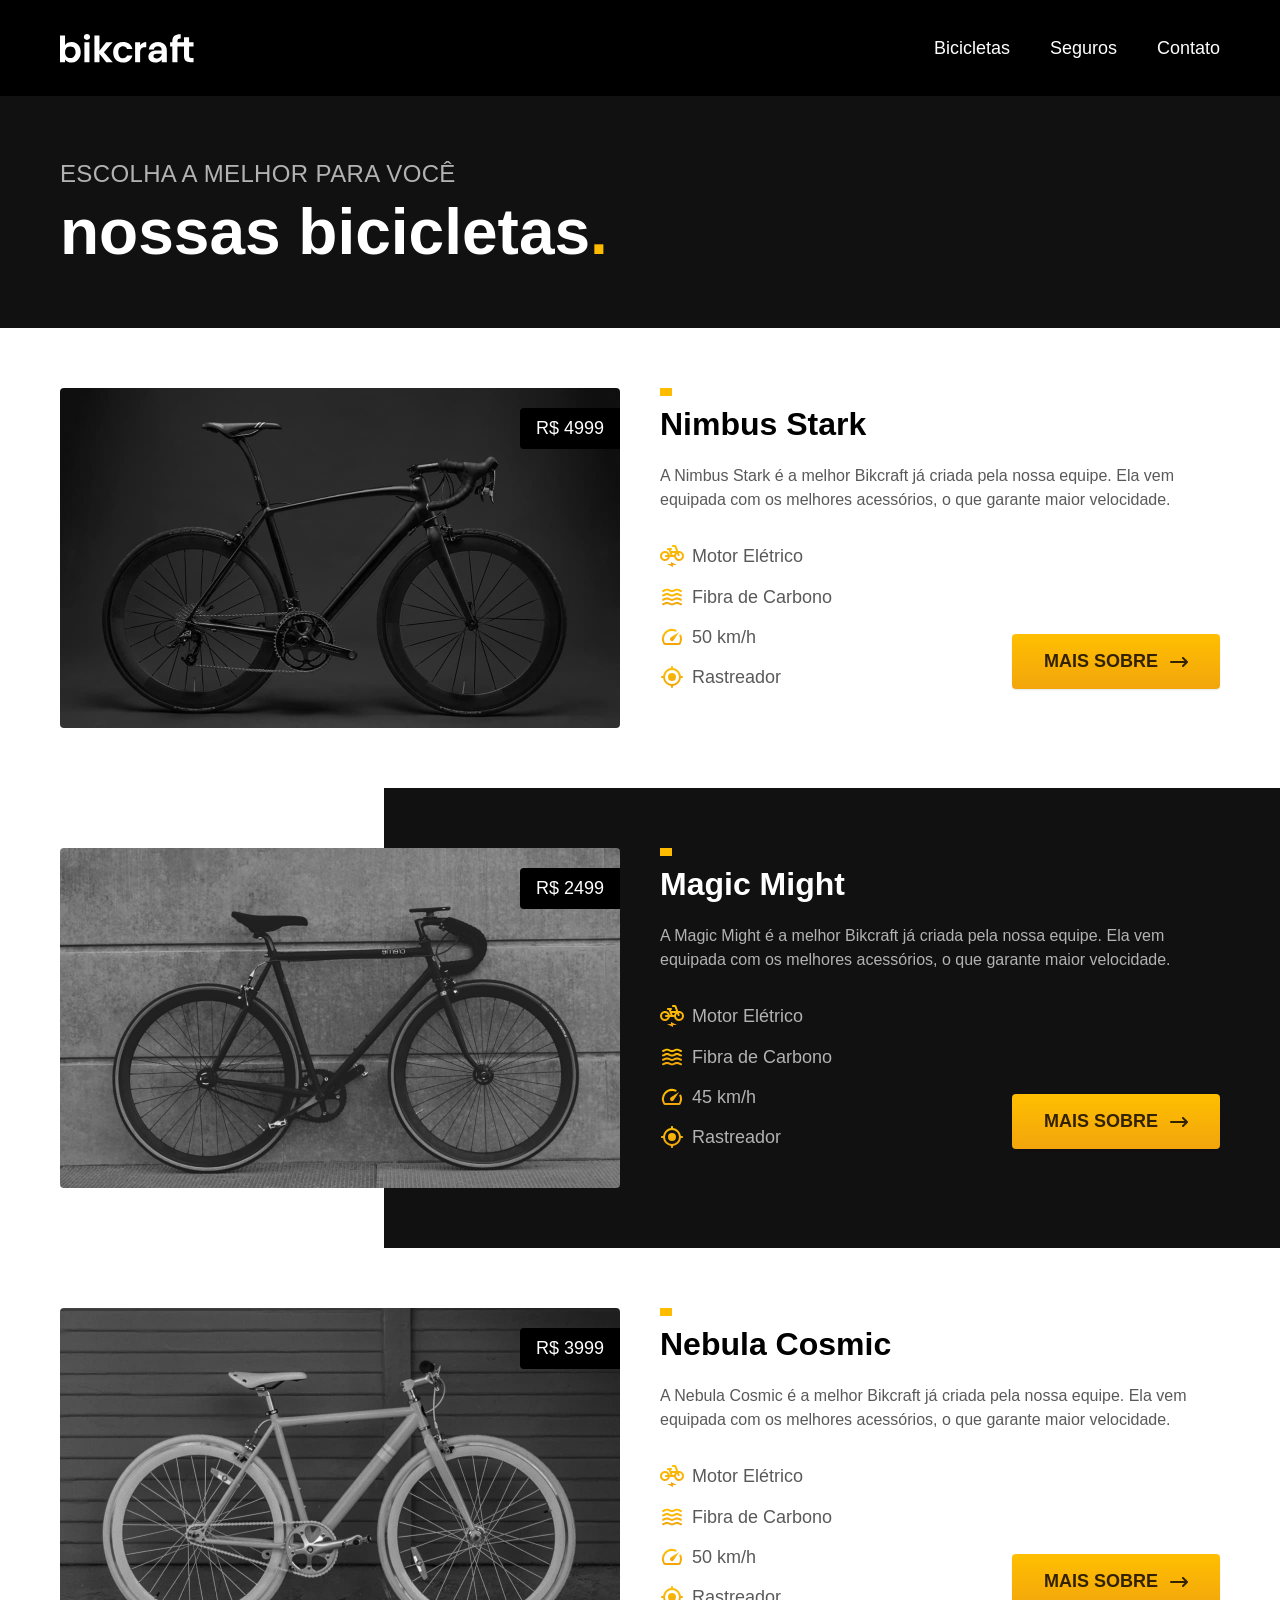
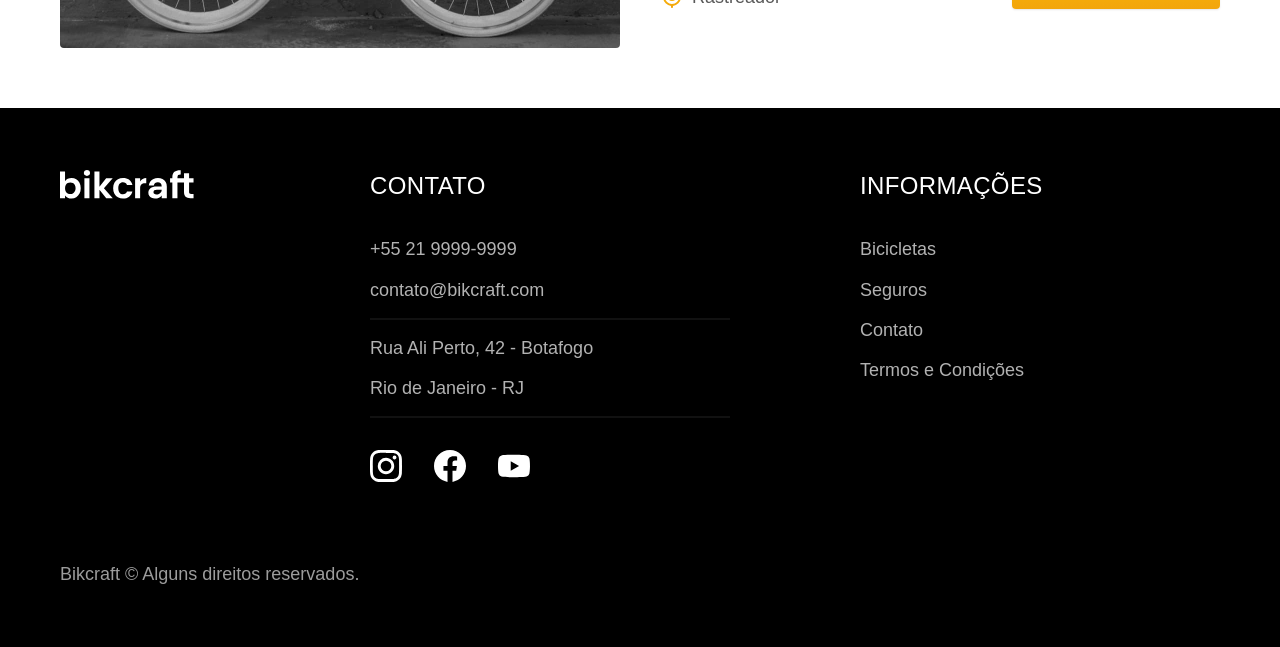
==== bicicletas.html @ 0359705b "add-termos-bicicletas" ====
<!DOCTYPE html>
<html lang="pt-br">

<head>
  <meta charset="UTF-8">
  <meta name="viewport" content="width=device-width, initial-scale=1.0">

  <title>Bicicletas | Bikcraft</title>
  <meta name="description" content="Bicicletas">

  <link rel="stylesheet" href="./css/style.css">
</head>

<body id="bicicletas">
  <header class="header-bg">
    <div class="header container">
      <a href="./">
        <img src="./img/bikcraft.svg" alt="Bikcraft">
      </a>

      <nav aria-label="primaria">
        <ul class="header-menu font-1-m cor-0">
          <li><a href="./bicicletas.html">Bicicletas</a></li>
          <li><a href="./seguros.html">Seguros</a></li>
          <li><a href="./contato.html">Contato</a></li>
        </ul>
      </nav>
    </div>
  </header>

  <main>
    <div class="titulo-bg">
      <div class="titulo container">
        <p class="font-2-l-b cor-5">Escolha a melhor para você</p>
        <h1 class="font-1-xxl cor-0">nossas bicicletas<span class="cor-p1">.</span></h1>
      </div>
    </div>

    <div class="bicicletas container">
      <div class="bicicletas-imagem">
        <img src="./img/bicicletas/nimbus.jpg" alt="Bicicleta preta">
        <span class="font-2-m cor-0">R$ 4999</span>
      </div>
      <div class="bicicletas-conteudo">
        <h2 class="font-1-xl">Nimbus Stark</h2>
        <p class="font-2-s cor-8">A Nimbus Stark é a melhor Bikcraft já criada pela nossa equipe. Ela vem equipada com os melhores acessórios, o que garante maior velocidade.</p>
        <ul class="font-1-m cor-8">
          <li>
            <img src="./img/icones/eletrica.svg" alt="">
            Motor Elétrico
          </li>
          <li>
            <img src="./img/icones/carbono.svg" alt="">
            Fibra de Carbono
          </li>
          <li>
            <img src="./img/icones/velocidade.svg" alt="">
            50 km/h
          </li>
          <li>
            <img src="./img/icones/rastreador.svg" alt="">
            Rastreador
          </li>
        </ul>
        <a class="botao seta" href="./bicicletas/nimbus.html">Mais Sobre</a>
      </div>
    </div>

    <div class="bicicletas-bg">
      <div class="bicicletas container">
        <div class="bicicletas-imagem">
          <img src="./img/bicicletas/magic.jpg" alt="Bicicleta preta">
          <span class="font-2-m cor-0">R$ 2499</span>
        </div>
        <div class="bicicletas-conteudo">
          <h2 class="font-1-xl cor-0">Magic Might</h2>
          <p class="font-2-s cor-5">A Magic Might é a melhor Bikcraft já criada pela nossa equipe. Ela vem equipada com os melhores acessórios, o que garante maior velocidade.</p>
          <ul class="font-1-m cor-5">
            <li>
              <img src="./img/icones/eletrica.svg" alt="">
              Motor Elétrico
            </li>
            <li>
              <img src="./img/icones/carbono.svg" alt="">
              Fibra de Carbono
            </li>
            <li>
              <img src="./img/icones/velocidade.svg" alt="">
              45 km/h
            </li>
            <li>
              <img src="./img/icones/rastreador.svg" alt="">
              Rastreador
            </li>
          </ul>
          <a class="botao seta" href="./bicicletas/magic.html">Mais Sobre</a>
        </div>
      </div>
    </div>

    <div class="bicicletas container">
      <div class="bicicletas-imagem">
        <img src="./img/bicicletas/nebula.jpg" alt="Bicicleta preta">
        <span class="font-2-m cor-0">R$ 3999</span>
      </div>
      <div class="bicicletas-conteudo">
        <h2 class="font-1-xl">Nebula Cosmic</h2>
        <p class="font-2-s cor-8">A Nebula Cosmic é a melhor Bikcraft já criada pela nossa equipe. Ela vem equipada com os melhores acessórios, o que garante maior velocidade.</p>
        <ul class="font-1-m cor-8">
          <li>
            <img src="./img/icones/eletrica.svg" alt="">
            Motor Elétrico
          </li>
          <li>
            <img src="./img/icones/carbono.svg" alt="">
            Fibra de Carbono
          </li>
          <li>
            <img src="./img/icones/velocidade.svg" alt="">
            50 km/h
          </li>
          <li>
            <img src="./img/icones/rastreador.svg" alt="">
            Rastreador
          </li>
        </ul>
        <a class="botao seta" href="./bicicletas/nebula.html">Mais Sobre</a>
      </div>
    </div>

  </main>

  <footer class="footer-bg">
    <div class="footer container">
      <img src="./img/bikcraft.svg" alt="Bikcraft">
      <div class="footer-contato">
        <h3 class="font-2-l-b cor-0">Contato</h3>
        <ul class="font-2-m cor-5">
          <li><a href="tel:+552199999999">+55 21 9999-9999</a></li>
          <li><a href="mailto:contato@bikcraft.com">contato@bikcraft.com</a></li>
          <li>Rua Ali Perto, 42 - Botafogo</li>
          <li>Rio de Janeiro - RJ</li>
        </ul>
        <div class="footer-redes">
          <a href="./">
            <img src="./img/redes/instagram.svg" alt="Instagram">
          </a>
          <a href="./">
            <img src="./img/redes/facebook.svg" alt="Facebook">
          </a>
          <a href="./">
            <img src="./img/redes/youtube.svg" alt="Youtube">
          </a>
        </div>
      </div>
      <div class="footer-informacoes">
        <h3 class="font-2-l-b cor-0">Informações</h3>
        <nav>
          <ul class="font-1-m cor-5">
            <li><a href="./bicicletas.html">Bicicletas</a></li>
            <li><a href="./seguros.html">Seguros</a></li>
            <li><a href="./contato.html">Contato</a></li>
            <li><a href="./termos.html">Termos e Condições</a></li>
          </ul>
        </nav>
      </div>
      <p class="footer-copy font-2-m cor-6">Bikcraft © Alguns direitos reservados.</p>
    </div>
  </footer>
</body>

</html>
---- css/style.css ----
@import "./global/global.css";
@import "./utilidades/tipografia.css";
@import "./global/header.css";
@import "./utilidades/cores.css";
@import "./global/footer.css";

/*Utilidades*/
@import "./utilidades/componentes.css";

/* Home */
@import "./home/introducao.css";

/* Bicicletas */
@import "./bicicletas/bicicletas-lista.css";
@import "./bicicletas/bicicletas.css";

/* Tecnologia */
@import "./home/tecnologia.css";

/* Parceiros */
@import "./home/parceiros.css";

/* Depoimento */
@import "./home/depoimento.css";

/* Seguros */
@import "./seguros/seguros.css";

/* Termos */
@import "./termos/termos.css";
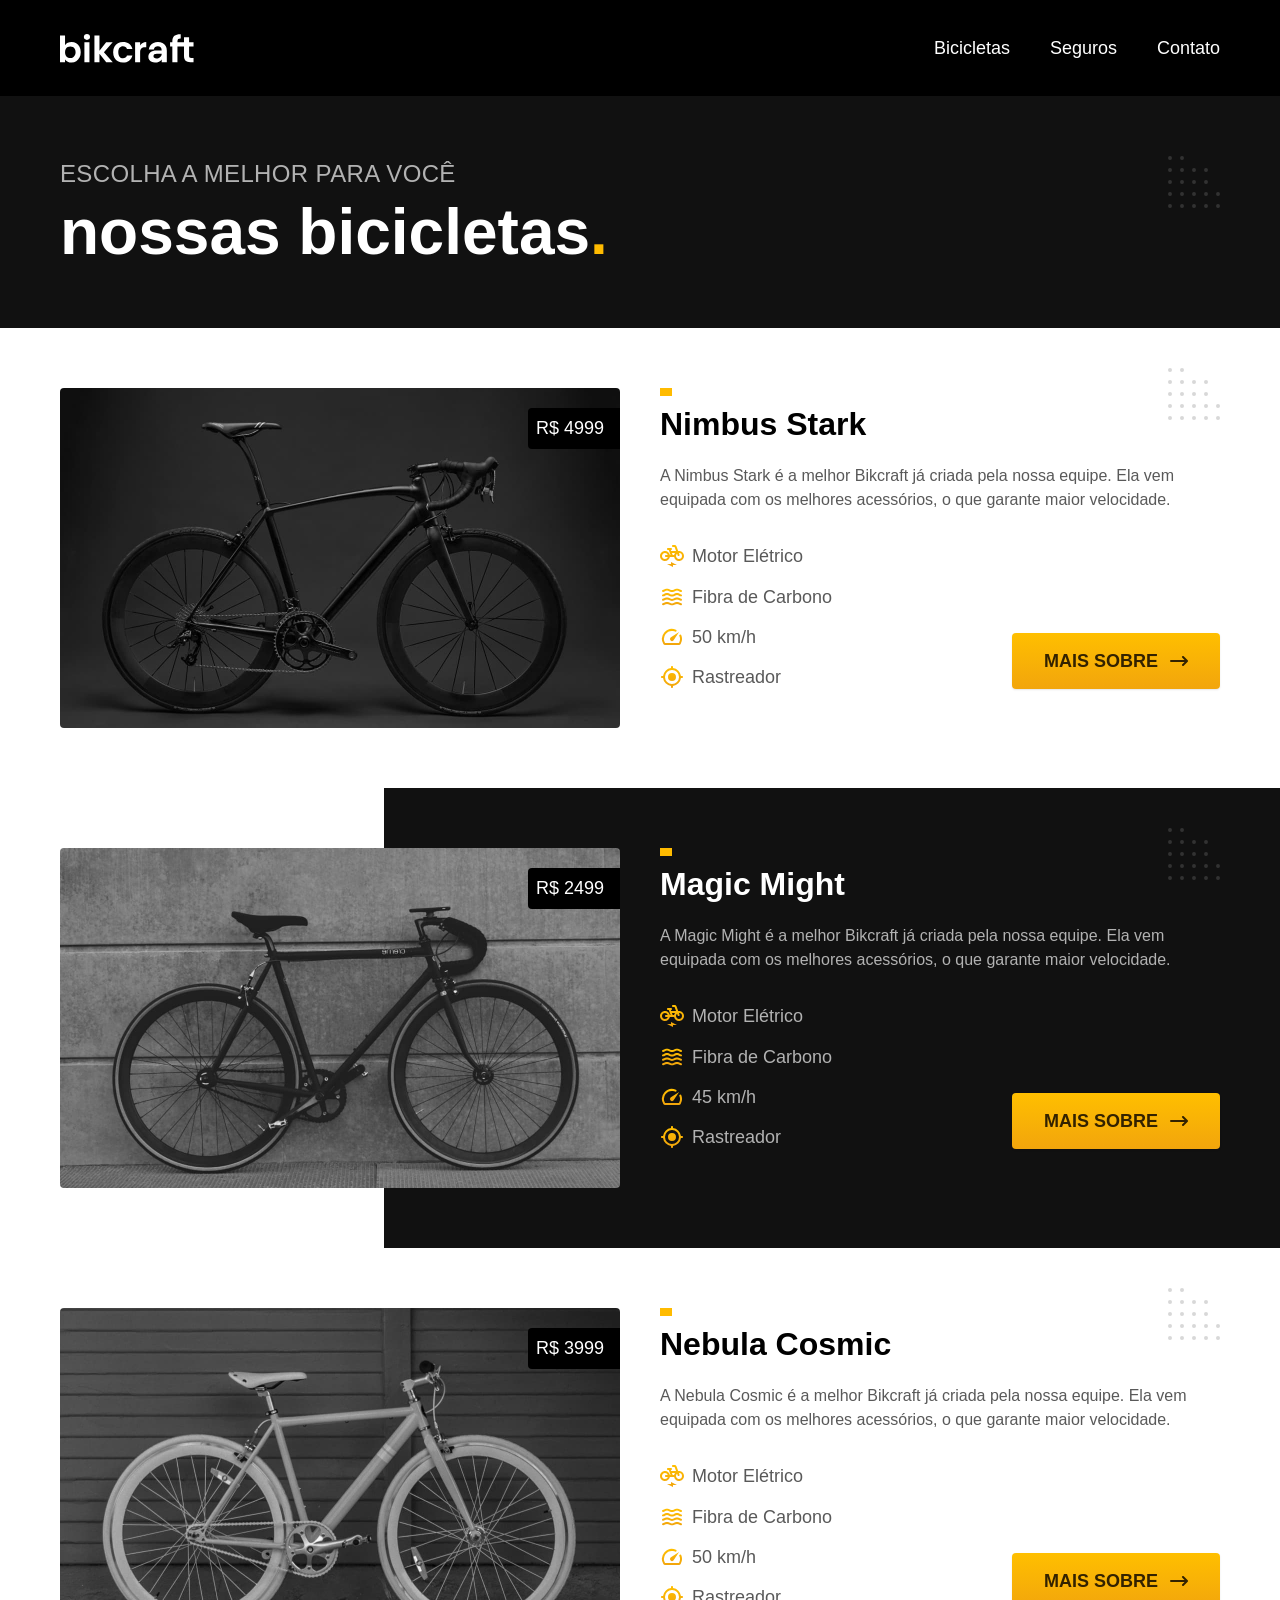
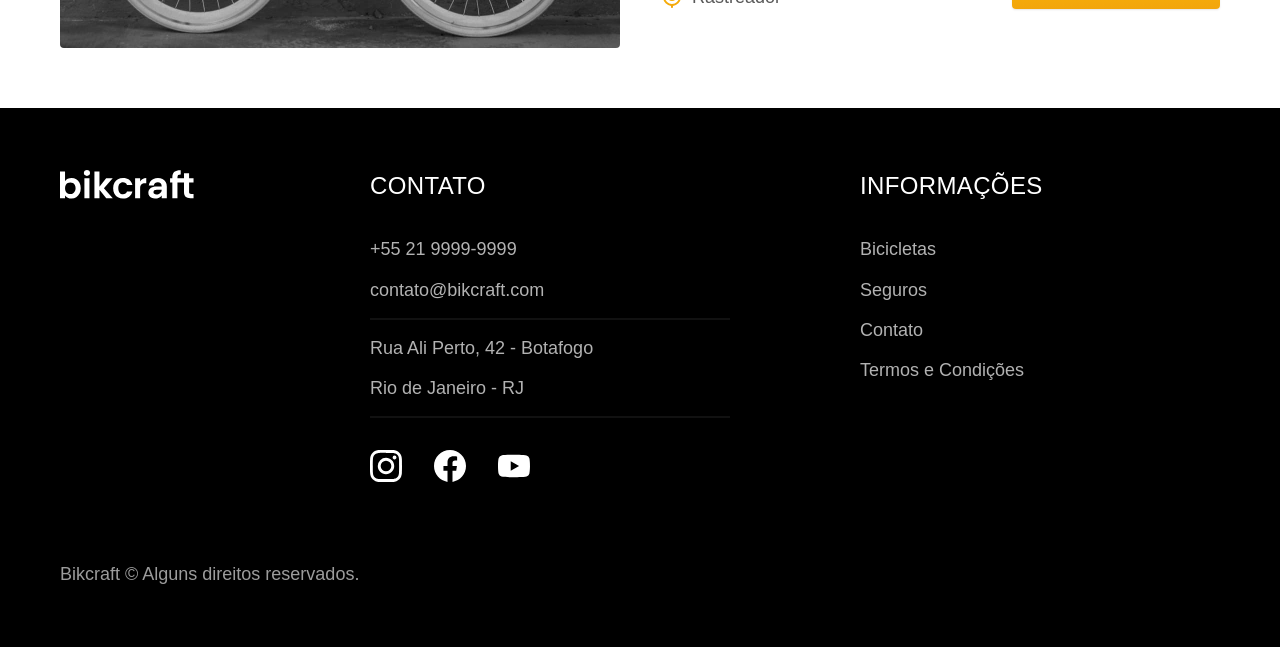
==== commit 70ebf418: "size-images" ====
--- a/bicicletas.html
+++ b/bicicletas.html
@@ -15,7 +15,7 @@
   <header class="header-bg">
     <div class="header container">
       <a href="./">
-        <img src="./img/bikcraft.svg" alt="Bikcraft">
+        <img src="./img/bikcraft.svg" width="136" height="32" alt="Bikcraft">
       </a>
 
       <nav aria-label="primaria">
@@ -38,7 +38,7 @@
 
     <div class="bicicletas container">
       <div class="bicicletas-imagem">
-        <img src="./img/bicicletas/nimbus.jpg" alt="Bicicleta preta">
+        <img src="./img/bicicletas/nimbus.jpg" width="1120" height="680" alt="Bicicleta preta">
         <span class="font-2-m cor-0">R$ 4999</span>
       </div>
       <div class="bicicletas-conteudo">
@@ -46,19 +46,19 @@
         <p class="font-2-s cor-8">A Nimbus Stark é a melhor Bikcraft já criada pela nossa equipe. Ela vem equipada com os melhores acessórios, o que garante maior velocidade.</p>
         <ul class="font-1-m cor-8">
           <li>
-            <img src="./img/icones/eletrica.svg" alt="">
+            <img src="./img/icones/eletrica.svg" width="24" height="24" alt="">
             Motor Elétrico
           </li>
           <li>
-            <img src="./img/icones/carbono.svg" alt="">
+            <img src="./img/icones/carbono.svg" width="24" height="24" alt="">
             Fibra de Carbono
           </li>
           <li>
-            <img src="./img/icones/velocidade.svg" alt="">
+            <img src="./img/icones/velocidade.svg" width="24" height="24" alt="">
             50 km/h
           </li>
           <li>
-            <img src="./img/icones/rastreador.svg" alt="">
+            <img src="./img/icones/rastreador.svg" width="24" height="24" alt="">
             Rastreador
           </li>
         </ul>
@@ -69,7 +69,7 @@
     <div class="bicicletas-bg">
       <div class="bicicletas container">
         <div class="bicicletas-imagem">
-          <img src="./img/bicicletas/magic.jpg" alt="Bicicleta preta">
+          <img src="./img/bicicletas/magic.jpg" width="1120" height="680" alt="Bicicleta preta">
           <span class="font-2-m cor-0">R$ 2499</span>
         </div>
         <div class="bicicletas-conteudo">
@@ -77,19 +77,19 @@
           <p class="font-2-s cor-5">A Magic Might é a melhor Bikcraft já criada pela nossa equipe. Ela vem equipada com os melhores acessórios, o que garante maior velocidade.</p>
           <ul class="font-1-m cor-5">
             <li>
-              <img src="./img/icones/eletrica.svg" alt="">
+              <img src="./img/icones/eletrica.svg" width="24" height="24" alt="">
               Motor Elétrico
             </li>
             <li>
-              <img src="./img/icones/carbono.svg" alt="">
+              <img src="./img/icones/carbono.svg" width="24" height="24" alt="">
               Fibra de Carbono
             </li>
             <li>
-              <img src="./img/icones/velocidade.svg" alt="">
+              <img src="./img/icones/velocidade.svg" width="24" height="24" alt="">
               45 km/h
             </li>
             <li>
-              <img src="./img/icones/rastreador.svg" alt="">
+              <img src="./img/icones/rastreador.svg" width="24" height="24" alt="">
               Rastreador
             </li>
           </ul>
@@ -100,7 +100,7 @@
 
     <div class="bicicletas container">
       <div class="bicicletas-imagem">
-        <img src="./img/bicicletas/nebula.jpg" alt="Bicicleta preta">
+        <img src="./img/bicicletas/nebula.jpg" width="1120" height="680" alt="Bicicleta preta">
         <span class="font-2-m cor-0">R$ 3999</span>
       </div>
       <div class="bicicletas-conteudo">
@@ -108,19 +108,19 @@
         <p class="font-2-s cor-8">A Nebula Cosmic é a melhor Bikcraft já criada pela nossa equipe. Ela vem equipada com os melhores acessórios, o que garante maior velocidade.</p>
         <ul class="font-1-m cor-8">
           <li>
-            <img src="./img/icones/eletrica.svg" alt="">
+            <img src="./img/icones/eletrica.svg" width="24" height="24" alt="">
             Motor Elétrico
           </li>
           <li>
-            <img src="./img/icones/carbono.svg" alt="">
+            <img src="./img/icones/carbono.svg" width="24" height="24" alt="">
             Fibra de Carbono
           </li>
           <li>
-            <img src="./img/icones/velocidade.svg" alt="">
+            <img src="./img/icones/velocidade.svg" width="24" height="24" alt="">
             50 km/h
           </li>
           <li>
-            <img src="./img/icones/rastreador.svg" alt="">
+            <img src="./img/icones/rastreador.svg" width="24" height="24" alt="">
             Rastreador
           </li>
         </ul>
@@ -132,7 +132,7 @@
 
   <footer class="footer-bg">
     <div class="footer container">
-      <img src="./img/bikcraft.svg" alt="Bikcraft">
+      <img src="./img/bikcraft.svg" width="136" height="32" alt="Bikcraft">
       <div class="footer-contato">
         <h3 class="font-2-l-b cor-0">Contato</h3>
         <ul class="font-2-m cor-5">
@@ -143,13 +143,13 @@
         </ul>
         <div class="footer-redes">
           <a href="./">
-            <img src="./img/redes/instagram.svg" alt="Instagram">
+            <img src="./img/redes/instagram.svg" width="32" height="32" alt="Instagram">
           </a>
           <a href="./">
-            <img src="./img/redes/facebook.svg" alt="Facebook">
+            <img src="./img/redes/facebook.svg" width="32" height="32" alt="Facebook">
           </a>
           <a href="./">
-            <img src="./img/redes/youtube.svg" alt="Youtube">
+            <img src="./img/redes/youtube.svg" width="32" height="32" alt="Youtube">
           </a>
         </div>
       </div>
--- a/css/style.css
+++ b/css/style.css
@@ -6,6 +6,7 @@
 
 /*Utilidades*/
 @import "./utilidades/componentes.css";
+@import "./utilidades/formulario.css";
 
 /* Home */
 @import "./home/introducao.css";
@@ -13,6 +14,10 @@
 /* Bicicletas */
 @import "./bicicletas/bicicletas-lista.css";
 @import "./bicicletas/bicicletas.css";
+
+/* Bicicleta */
+@import "./bicicleta/bicicleta.css";
+@import "./bicicleta/seguro.css";
 
 /* Tecnologia */
 @import "./home/tecnologia.css";
@@ -25,6 +30,15 @@
 
 /* Seguros */
 @import "./seguros/seguros.css";
+@import "./seguros/perguntas.css";
+@import "./seguros/vantagens.css";
+
+/* Contato */
+@import "./contato/contato.css";
+@import "./contato/lojas.css";
 
 /* Termos */
 @import "./termos/termos.css";
+
+/* Orcamento */
+@import "./orcamento/orcamento.css";
